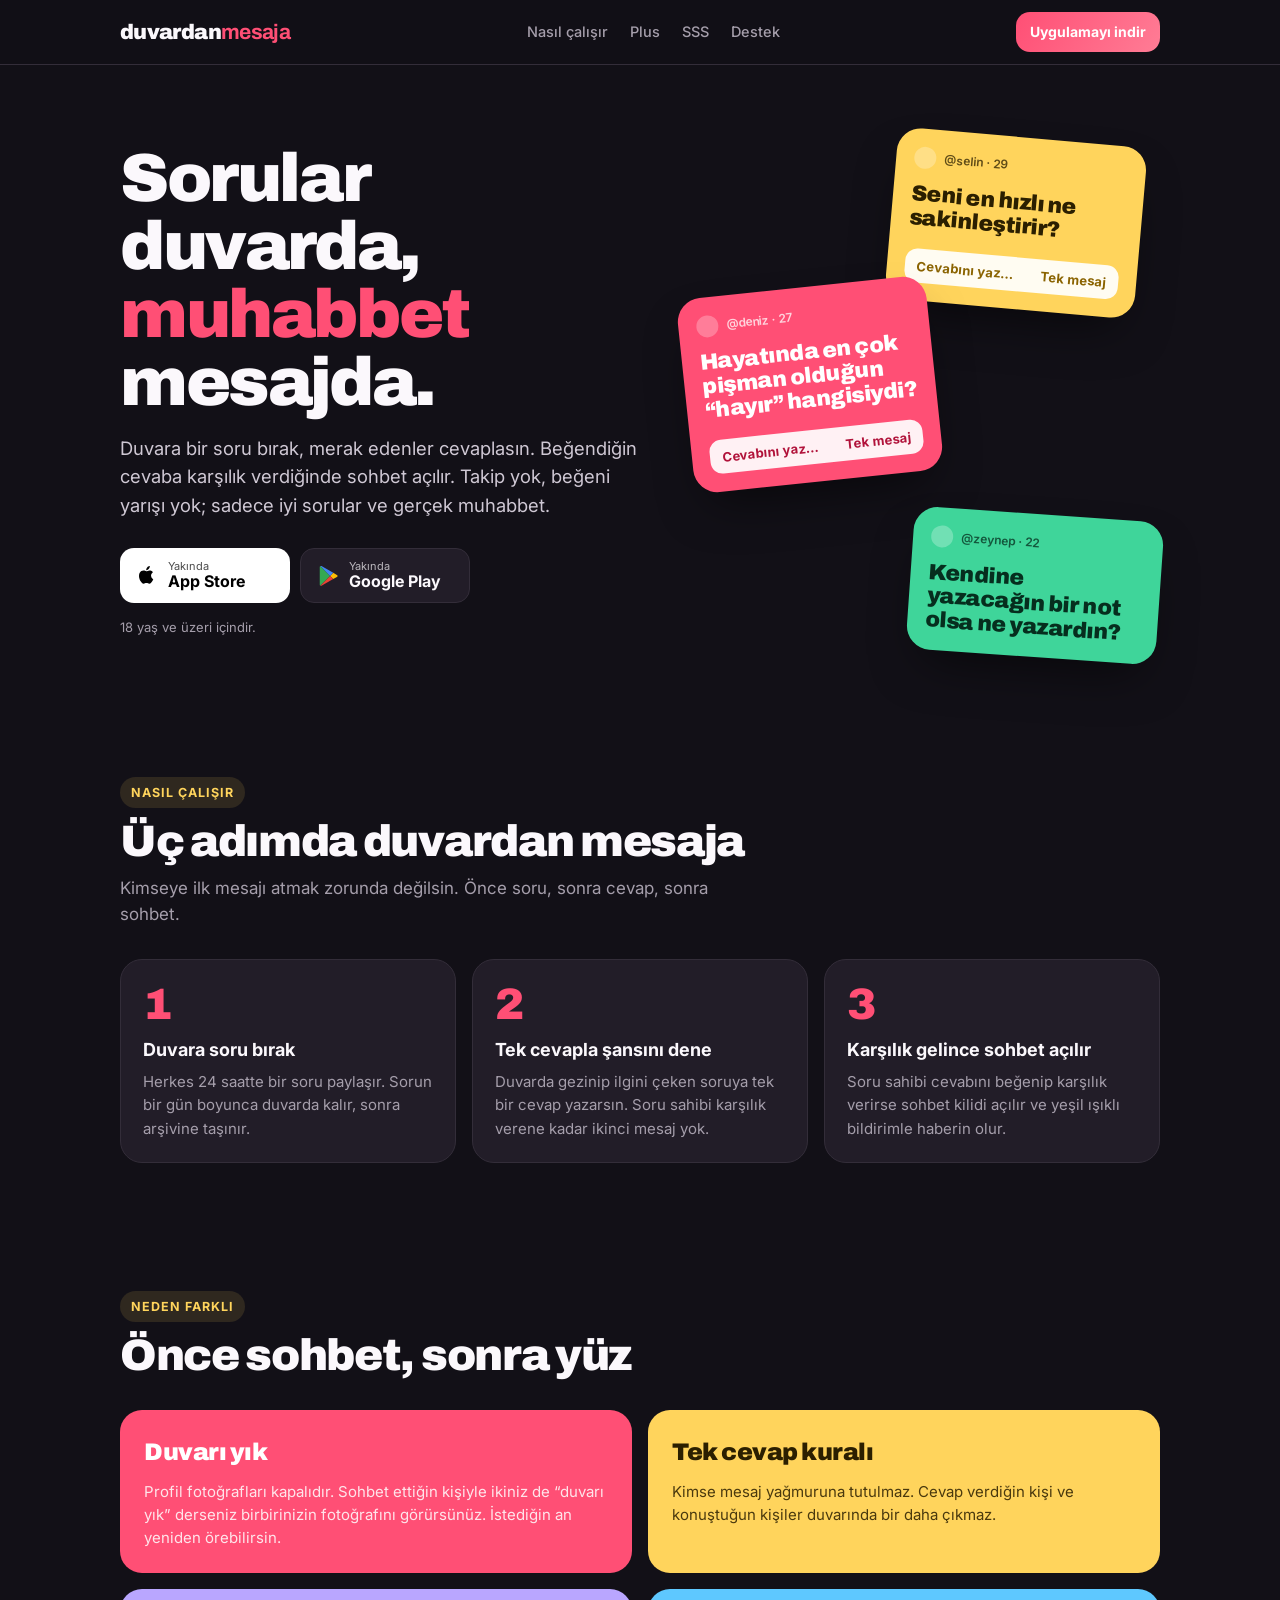
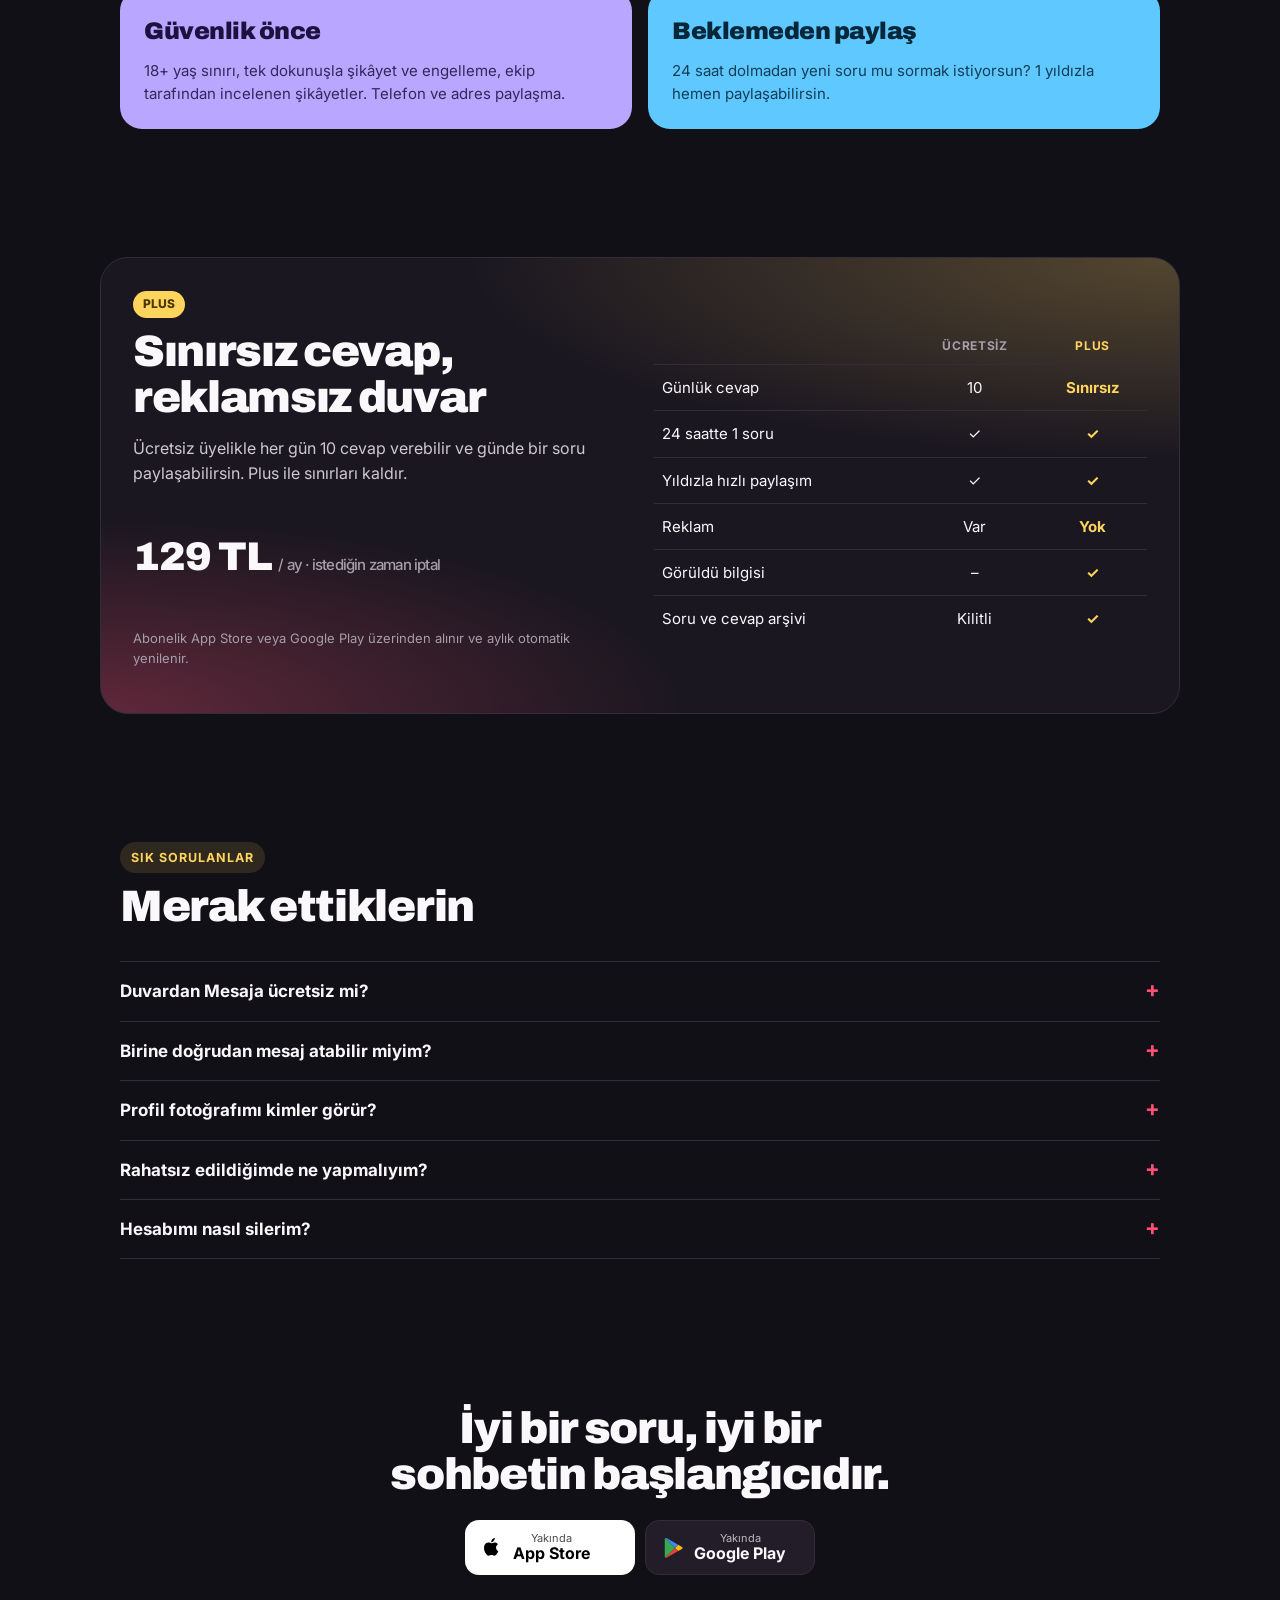
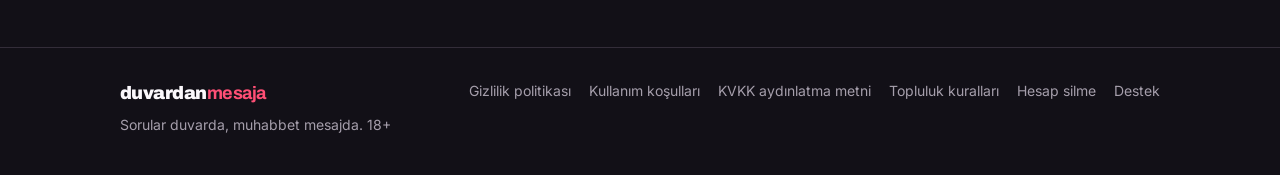
==== index.html @ 1610f798 "Create index.html" ====
<!doctype html>
<html lang="tr">
<head>
<meta charset="utf-8">
<meta name="viewport" content="width=device-width, initial-scale=1, viewport-fit=cover">
<title>Duvardan Mesaja</title>
<meta name="description" content="Duvara bir soru bırak, merak edenler cevaplasın. Karşılık verdiğinde sohbet açılır. iPhone ve Android için yakında.">
<meta property="og:title" content="Duvardan Mesaja">
<meta property="og:description" content="Duvara bir soru bırak, merak edenler cevaplasın. Karşılık verdiğinde sohbet açılır. iPhone ve Android için yakında.">
<meta name="theme-color" content="#121017">
<link rel="icon" href="favicon.svg" type="image/svg+xml">
<link rel="preconnect" href="https://fonts.googleapis.com">
<link rel="stylesheet" href="https://fonts.googleapis.com/css2?family=Archivo:wght@800;900&family=Inter:wght@400;500;600;700&display=swap">
<link rel="stylesheet" href="style.css">
</head>
<body>
<header class="nav"><div class="wrap">
  <a class="logo" href="index.html">duvardan<b>mesaja</b></a>
  <ul><li><a href="index.html#nasil">Nasıl çalışır</a></li><li><a href="index.html#plus">Plus</a></li><li><a href="index.html#sss">SSS</a></li><li><a href="destek.html">Destek</a></li></ul>
  <a class="btn pink" href="index.html#indir">Uygulamayı indir</a>
</div></header>
<main>

<div class="wrap hero">
  <div>
    <h1 style="margin-top:0">Sorular duvarda, <em>muhabbet</em> mesajda.</h1>
    <p class="lead">Duvara bir soru bırak, merak edenler cevaplasın. Beğendiğin cevaba karşılık verdiğinde sohbet açılır. Takip yok, beğeni yarışı yok; sadece iyi sorular ve gerçek muhabbet.</p>
    <div class="cta-row" id="indir">
      <a class="store" href="#indir" aria-label="App Store'da yakında"><svg width="22" height="22" viewBox="0 0 24 24" fill="currentColor" aria-hidden="true"><path d="M16.4 12.6c0-2.4 2-3.6 2.1-3.7-1.1-1.7-2.9-1.9-3.5-1.9-1.5-.2-2.9.9-3.7.9-.8 0-1.9-.9-3.2-.8-1.6 0-3.1 1-4 2.4-1.7 3-.4 7.3 1.2 9.7.8 1.2 1.8 2.5 3 2.4 1.2 0 1.7-.8 3.1-.8 1.5 0 1.9.8 3.2.8 1.3 0 2.1-1.2 2.9-2.4.9-1.3 1.3-2.6 1.3-2.7-.1 0-2.4-.9-2.4-3.9zM14 5.3c.7-.8 1.1-1.9 1-3-1 0-2.1.7-2.8 1.5-.6.7-1.2 1.8-1 2.9 1.1.1 2.1-.6 2.8-1.4z"/></svg><span><small>Yakında</small><b>App Store</b></span></a>
      <a class="store dark" href="#indir" aria-label="Google Play'de yakında"><svg width="22" height="22" viewBox="0 0 24 24" aria-hidden="true"><path fill="#34A853" d="M3.6 2.3l10.7 10.7L3.6 23.7c-.4-.2-.6-.6-.6-1.1V3.4c0-.5.2-.9.6-1.1z"/><path fill="#FBBC05" d="M17.7 9.6l-3.4 3.4 3.4 3.4 4-2.3c1.1-.6 1.1-1.6 0-2.2z"/><path fill="#EA4335" d="M14.3 13L3.6 23.7c.3.2.8.2 1.3-.1l12.8-7.2z"/><path fill="#4285F4" d="M3.6 2.3c.5-.3 1-.3 1.3-.1l12.8 7.4-3.4 3.4z"/></svg><span><small>Yakında</small><b>Google Play</b></span></a>
    </div>
    <p class="note">18 yaş ve üzeri içindir.</p>
  </div>
  <div class="wall" aria-hidden="true">
    <div class="poster p2"><small><i></i>@selin · 29</small>Seni en hızlı ne sakinleştirir?<div class="ans">Cevabını yaz… <span>Tek mesaj</span></div></div>
    <div class="poster p1"><small><i></i>@deniz · 27</small>Hayatında en çok pişman olduğun “hayır” hangisiydi?<div class="ans">Cevabını yaz… <span>Tek mesaj</span></div></div>
    <div class="poster p3"><small><i></i>@kaan · 34</small>Bir şehri sadece kokusundan tanıyabilir misin?</div>
    <div class="poster p4"><small><i></i>@zeynep · 22</small>Kendine yazacağın bir not olsa ne yazardın?</div>
  </div>
</div>

<section id="nasil"><div class="wrap">
  <div class="sec-head"><span class="eyebrow">Nasıl çalışır</span><h2>Üç adımda duvardan mesaja</h2><p>Kimseye ilk mesajı atmak zorunda değilsin. Önce soru, sonra cevap, sonra sohbet.</p></div>
  <div class="steps">
    <div class="step"><h3>Duvara soru bırak</h3><p>Herkes 24 saatte bir soru paylaşır. Sorun bir gün boyunca duvarda kalır, sonra arşivine taşınır.</p></div>
    <div class="step"><h3>Tek cevapla şansını dene</h3><p>Duvarda gezinip ilgini çeken soruya tek bir cevap yazarsın. Soru sahibi karşılık verene kadar ikinci mesaj yok.</p></div>
    <div class="step"><h3>Karşılık gelince sohbet açılır</h3><p>Soru sahibi cevabını beğenip karşılık verirse sohbet kilidi açılır ve yeşil ışıklı bildirimle haberin olur.</p></div>
  </div>
</div></section>

<section><div class="wrap">
  <div class="sec-head"><span class="eyebrow">Neden farklı</span><h2>Önce sohbet, sonra yüz</h2></div>
  <div class="feats">
    <div class="feat f1"><h3>Duvarı yık</h3><p>Profil fotoğrafları kapalıdır. Sohbet ettiğin kişiyle ikiniz de “duvarı yık” derseniz birbirinizin fotoğrafını görürsünüz. İstediğin an yeniden örebilirsin.</p></div>
    <div class="feat f2"><h3>Tek cevap kuralı</h3><p>Kimse mesaj yağmuruna tutulmaz. Cevap verdiğin kişi ve konuştuğun kişiler duvarında bir daha çıkmaz.</p></div>
    <div class="feat f3"><h3>Güvenlik önce</h3><p>18+ yaş sınırı, tek dokunuşla şikâyet ve engelleme, ekip tarafından incelenen şikâyetler. Telefon ve adres paylaşma.</p></div>
    <div class="feat f4"><h3>Beklemeden paylaş</h3><p>24 saat dolmadan yeni soru mu sormak istiyorsun? 1 yıldızla hemen paylaşabilirsin.</p></div>
  </div>
</div></section>

<section id="plus"><div class="wrap plus">
  <div><span class="badge">PLUS</span><h2>Sınırsız cevap, reklamsız duvar</h2><p style="color:#cfc8d4">Ücretsiz üyelikle her gün 10 cevap verebilir ve günde bir soru paylaşabilirsin. Plus ile sınırları kaldır.</p>
    <p class="price">129 TL <span>/ ay · istediğin zaman iptal</span></p>
    <p class="note">Abonelik App Store veya Google Play üzerinden alınır ve aylık otomatik yenilenir.</p></div>
  <div class="tablewrap"><table><thead><tr><th></th><th>Ücretsiz</th><th style="color:var(--amber)">Plus</th></tr></thead><tbody>
    <tr><td>Günlük cevap</td><td>10</td><td class="p">Sınırsız</td></tr>
    <tr><td>24 saatte 1 soru</td><td>✓</td><td class="p">✓</td></tr>
    <tr><td>Yıldızla hızlı paylaşım</td><td>✓</td><td class="p">✓</td></tr>
    <tr><td>Reklam</td><td>Var</td><td class="p">Yok</td></tr>
    <tr><td>Görüldü bilgisi</td><td>–</td><td class="p">✓</td></tr>
    <tr><td>Soru ve cevap arşivi</td><td>Kilitli</td><td class="p">✓</td></tr>
  </tbody></table></div>
</div></section>

<section id="sss"><div class="wrap">
  <div class="sec-head"><span class="eyebrow">Sık sorulanlar</span><h2>Merak ettiklerin</h2></div>
  <div class="faq">
    <details><summary>Duvardan Mesaja ücretsiz mi?</summary><p>Evet. Ücretsiz üyelikle günde bir soru paylaşabilir ve günde 10 cevap verebilirsin. Plus isteğe bağlıdır.</p></details>
    <details><summary>Birine doğrudan mesaj atabilir miyim?</summary><p>Hayır. Sohbet, yalnızca soru sahibinin senin cevabına karşılık vermesiyle açılır. Böylece kimse istemediği mesajlarla uğraşmaz.</p></details>
    <details><summary>Profil fotoğrafımı kimler görür?</summary><p>Yalnızca sohbet ettiğin ve karşılıklı “duvarı yık” dediğiniz kişiler. Doğum tarihin gösterilmez, sadece yaşın görünür.</p></details>
    <details><summary>Rahatsız edildiğimde ne yapmalıyım?</summary><p>Kişiyi ⋯ menüsünden şikâyet et ve engelle. Şikâyetler gizlidir ve ekibimiz tarafından incelenir. <a href="topluluk-kurallari.html">Topluluk kurallarını</a> okuyabilirsin.</p></details>
    <details><summary>Hesabımı nasıl silerim?</summary><p>Uygulamada Ayarlar › Hesabımı sil adımlarını izle ya da <a href="hesap-sil.html">hesap silme sayfasına</a> bak.</p></details>
  </div>
</div></section>

<section class="final"><div class="wrap">
  <h2>İyi bir soru, iyi bir sohbetin başlangıcıdır.</h2>
  <div class="cta-row" style="justify-content:center;margin-top:22px">
    <a class="store" href="#indir"><svg width="22" height="22" viewBox="0 0 24 24" fill="currentColor" aria-hidden="true"><path d="M16.4 12.6c0-2.4 2-3.6 2.1-3.7-1.1-1.7-2.9-1.9-3.5-1.9-1.5-.2-2.9.9-3.7.9-.8 0-1.9-.9-3.2-.8-1.6 0-3.1 1-4 2.4-1.7 3-.4 7.3 1.2 9.7.8 1.2 1.8 2.5 3 2.4 1.2 0 1.7-.8 3.1-.8 1.5 0 1.9.8 3.2.8 1.3 0 2.1-1.2 2.9-2.4.9-1.3 1.3-2.6 1.3-2.7-.1 0-2.4-.9-2.4-3.9zM14 5.3c.7-.8 1.1-1.9 1-3-1 0-2.1.7-2.8 1.5-.6.7-1.2 1.8-1 2.9 1.1.1 2.1-.6 2.8-1.4z"/></svg><span><small>Yakında</small><b>App Store</b></span></a>
    <a class="store dark" href="#indir"><svg width="22" height="22" viewBox="0 0 24 24" aria-hidden="true"><path fill="#34A853" d="M3.6 2.3l10.7 10.7L3.6 23.7c-.4-.2-.6-.6-.6-1.1V3.4c0-.5.2-.9.6-1.1z"/><path fill="#FBBC05" d="M17.7 9.6l-3.4 3.4 3.4 3.4 4-2.3c1.1-.6 1.1-1.6 0-2.2z"/><path fill="#EA4335" d="M14.3 13L3.6 23.7c.3.2.8.2 1.3-.1l12.8-7.2z"/><path fill="#4285F4" d="M3.6 2.3c.5-.3 1-.3 1.3-.1l12.8 7.4-3.4 3.4z"/></svg><span><small>Yakında</small><b>Google Play</b></span></a>
  </div>
</div></section>

</main>
<footer><div class="wrap">
  <div><a class="logo" href="index.html" style="font-size:18px">duvardan<b>mesaja</b></a><p style="margin:6px 0 0">Sorular duvarda, muhabbet mesajda. 18+</p></div>
  <ul>
    <li><a href="gizlilik.html">Gizlilik politikası</a></li>
    <li><a href="kosullar.html">Kullanım koşulları</a></li>
    <li><a href="kvkk.html">KVKK aydınlatma metni</a></li>
    <li><a href="topluluk-kurallari.html">Topluluk kuralları</a></li>
    <li><a href="hesap-sil.html">Hesap silme</a></li>
    <li><a href="destek.html">Destek</a></li>
  </ul>
</div></footer>
</body>
</html>
---- style.css ----
/* Duvardan Mesaja — web sitesi
   Koyu "duvar" zemini, üzerinde renkli soru afişleri; marka pembesi vurgu. */
:root{
  --bg:#121017; --bg2:#1b1720; --card:#221d28; --line:#332d39;
  --ink:#fbf8fc; --muted:#a59eab; --pink:#ff4f75; --pink2:#ff7c95; --amber:#ffd45c; --green:#3fd59a;
  --display:"Archivo","Arial Black",system-ui,sans-serif;
  --body:"Inter",system-ui,-apple-system,"Segoe UI",sans-serif;
  color-scheme:dark;
}
*{box-sizing:border-box}
html{scroll-behavior:smooth}
body{margin:0;background:var(--bg);color:var(--ink);font-family:var(--body);font-size:16px;line-height:1.55}
a{color:var(--pink2)}
a:focus-visible,button:focus-visible{outline:2px solid var(--pink);outline-offset:3px;border-radius:6px}
img{max-width:100%}
.wrap{max-width:1080px;margin:0 auto;padding-left:max(20px,env(safe-area-inset-left,0px));padding-right:max(20px,env(safe-area-inset-right,0px))}

/* Üst menü */
.nav{position:sticky;top:0;z-index:10;background:rgba(18,16,23,.86);backdrop-filter:blur(10px);border-bottom:1px solid var(--line)}
.nav .wrap{display:flex;align-items:center;justify-content:space-between;gap:16px;height:64px}
.logo{font-family:var(--display);font-weight:900;font-size:21px;letter-spacing:-.03em;color:var(--ink);text-decoration:none}
.logo b{color:var(--pink)}
.nav ul{display:flex;gap:22px;list-style:none;margin:0;padding:0;font-size:14.5px}
.nav ul a{color:var(--muted);text-decoration:none;font-weight:500}
.nav ul a:hover{color:var(--ink)}
.btn{display:inline-flex;align-items:center;justify-content:center;gap:8px;padding:13px 20px;border-radius:14px;font-weight:700;text-decoration:none;font-size:15px;border:0;cursor:pointer;font-family:inherit}
.btn.pink{background:linear-gradient(120deg,var(--pink),var(--pink2));color:#fff}
.btn.ghost{background:var(--card);color:var(--ink);border:1px solid var(--line)}
.btn.amber{background:var(--amber);color:#3a2a00}
.nav .btn{padding:9px 14px;font-size:14px}

/* Hero */
.hero{padding-block:72px 56px;display:grid;grid-template-columns:1.05fr .95fr;gap:40px;align-items:center}
.eyebrow{display:inline-block;font-size:12.5px;font-weight:700;letter-spacing:.08em;text-transform:uppercase;color:var(--amber);background:rgba(255,212,92,.12);padding:6px 11px;border-radius:999px}
h1{font-family:var(--display);font-weight:900;font-size:clamp(40px,6vw,68px);line-height:1;letter-spacing:-.035em;margin:18px 0 18px;text-wrap:balance}
h1 em{font-style:normal;color:var(--pink)}
.lead{font-size:18.5px;color:#cfc8d4;max-width:30em;margin:0 0 28px}
.cta-row{display:flex;gap:10px;flex-wrap:wrap}
.store{display:inline-flex;align-items:center;gap:10px;padding:11px 16px;border-radius:14px;background:#fff;color:#000;text-decoration:none;min-width:170px}
.store.dark{background:var(--card);color:var(--ink);border:1px solid var(--line)}
.store small{display:block;font-size:11px;opacity:.7;line-height:1.1}
.store b{display:block;font-size:16px;line-height:1.2}
.note{font-size:13px;color:var(--muted);margin-top:14px}

/* Afiş duvarı */
.wall{position:relative;height:520px}
.poster{position:absolute;width:250px;padding:18px;border-radius:24px;font-family:var(--display);font-weight:900;font-size:22px;line-height:1.08;letter-spacing:-.02em;box-shadow:0 24px 50px -18px rgba(0,0,0,.6)}
.poster small{display:flex;align-items:center;gap:8px;font-family:var(--body);font-weight:600;font-size:12px;letter-spacing:0;opacity:.75;margin-bottom:14px}
.poster small i{width:22px;height:22px;border-radius:50%;background:rgba(255,255,255,.35);display:inline-block}
.poster .ans{display:flex;justify-content:space-between;margin-top:18px;padding:10px 12px;border-radius:12px;background:rgba(255,255,255,.92);font-family:var(--body);font-size:13px;font-weight:700;letter-spacing:0;color:#b1123a}
.p1{background:var(--pink);color:#fff;left:0;top:150px;transform:rotate(-6deg);z-index:2}
.p2{background:#ffd45c;color:#2b1f00;right:4%;top:0;transform:rotate(5deg)}
.p3{display:none}
.p4{background:#3fd59a;color:#062e1e;right:0;bottom:0;transform:rotate(4deg);z-index:3}
.p2 .ans{color:#8a6300}.p3 .ans{color:#5a3fd0}.p4 .ans{color:#167344}

/* Bölümler */
section{padding-block:64px}
.sec-head{max-width:640px;margin-bottom:32px}
h2{font-family:var(--display);font-weight:900;font-size:clamp(30px,4vw,44px);letter-spacing:-.03em;line-height:1.05;margin:10px 0 10px;text-wrap:balance}
.sec-head p{color:var(--muted);margin:0;font-size:17px}
.steps{display:grid;grid-template-columns:repeat(3,minmax(0,1fr));gap:16px;counter-reset:s}
.step{background:var(--card);border:1px solid var(--line);border-radius:22px;padding:22px;position:relative}
.step::before{counter-increment:s;content:counter(s);font-family:var(--display);font-weight:900;font-size:44px;line-height:1;color:var(--pink);display:block;margin-bottom:10px}
.step h3{margin:0 0 6px;font-size:18px}
.step p{margin:0;color:var(--muted);font-size:15px}
.feats{display:grid;grid-template-columns:repeat(2,minmax(0,1fr));gap:16px}
.feat{border-radius:22px;padding:24px;min-width:0}
.feat h3{font-family:var(--display);font-weight:900;font-size:24px;letter-spacing:-.02em;margin:0 0 8px}
.feat p{margin:0;font-size:15px;opacity:.85}
.f1{background:#ff4f75;color:#fff}.f2{background:#ffd45c;color:#2b1f00}.f3{background:#b9a6ff;color:#1c1240}.f4{background:#5ec8ff;color:#06263a}
.plus{display:grid;grid-template-columns:1fr 1fr;gap:28px;align-items:center;background:radial-gradient(120% 80% at 100% 0%,rgba(255,212,92,.25),transparent 55%),radial-gradient(90% 70% at 0% 100%,rgba(255,79,117,.3),transparent 60%),var(--bg2);border:1px solid var(--line);border-radius:28px;padding:32px}
.badge{display:inline-block;font-size:12px;font-weight:800;background:var(--amber);color:#4a3600;padding:4px 10px;border-radius:999px}
.tablewrap{overflow-x:auto}
table{width:100%;border-collapse:collapse;font-size:15px}
th{font-size:12px;letter-spacing:.06em;text-transform:uppercase;color:var(--muted);text-align:center;padding:8px}
td{padding:11px 8px;border-top:1px solid var(--line);text-align:center}
td:first-child,th:first-child{text-align:left}
td.p{color:var(--amber);font-weight:700}
.price{font-family:var(--display);font-weight:900;font-size:40px;letter-spacing:-.02em}
.price span{font-family:var(--body);font-size:15px;font-weight:500;color:var(--muted)}
.faq details{border-top:1px solid var(--line);padding:16px 0}
.faq details:last-child{border-bottom:1px solid var(--line)}
.faq summary{cursor:pointer;font-weight:700;font-size:17px;list-style:none;display:flex;justify-content:space-between;gap:12px}
.faq summary::after{content:"+";color:var(--pink);font-size:22px;line-height:1}
.faq details[open] summary::after{content:"–"}
.faq p{color:var(--muted);margin:10px 0 0;max-width:46em}
.final{text-align:center;padding-block:72px}
.final h2{margin-inline:auto;max-width:14em}

/* Alt bilgi */
footer{border-top:1px solid var(--line);padding-block:32px 40px;color:var(--muted);font-size:14px}
footer .wrap{display:flex;justify-content:space-between;gap:24px;flex-wrap:wrap}
footer ul{list-style:none;margin:0;padding:0;display:flex;gap:18px;flex-wrap:wrap}
footer a{color:var(--muted);text-decoration:none}
footer a:hover{color:var(--ink)}

/* Yasal sayfalar */
.doc{max-width:760px;padding-block:48px 72px}
.doc h1{font-size:clamp(34px,5vw,48px);margin-bottom:6px}
.doc .upd{color:var(--muted);font-size:14px;margin:0 0 28px}
.doc h2{font-family:var(--body);font-weight:700;font-size:19px;letter-spacing:0;margin:30px 0 6px}
.doc p,.doc li{color:#d6cfdb;max-width:65ch}
.doc .box{background:var(--card);border:1px solid var(--line);border-radius:18px;padding:18px 20px;margin:18px 0}
.doc .box b{color:var(--ink)}
.doc ol{padding-left:22px}
.doc ol li{margin:6px 0}
.toc{display:flex;gap:8px;flex-wrap:wrap;margin:0 0 8px}
.toc a{font-size:13px;text-decoration:none;color:var(--muted);background:var(--card);border:1px solid var(--line);padding:6px 11px;border-radius:999px}
.toc a[aria-current]{color:var(--ink);border-color:var(--pink)}

@media (max-width:860px){
  .hero,.plus{grid-template-columns:1fr}
  .wall{height:480px;max-width:420px;margin:0 auto;width:100%}
  .poster{width:200px;font-size:19px}
  .steps{grid-template-columns:1fr}
  .nav ul{display:none}
}
@media (max-width:560px){ .feats{grid-template-columns:1fr} .plus{padding:22px} .poster{width:180px;font-size:17px} }
@media (prefers-reduced-motion:reduce){html{scroll-behavior:auto}}
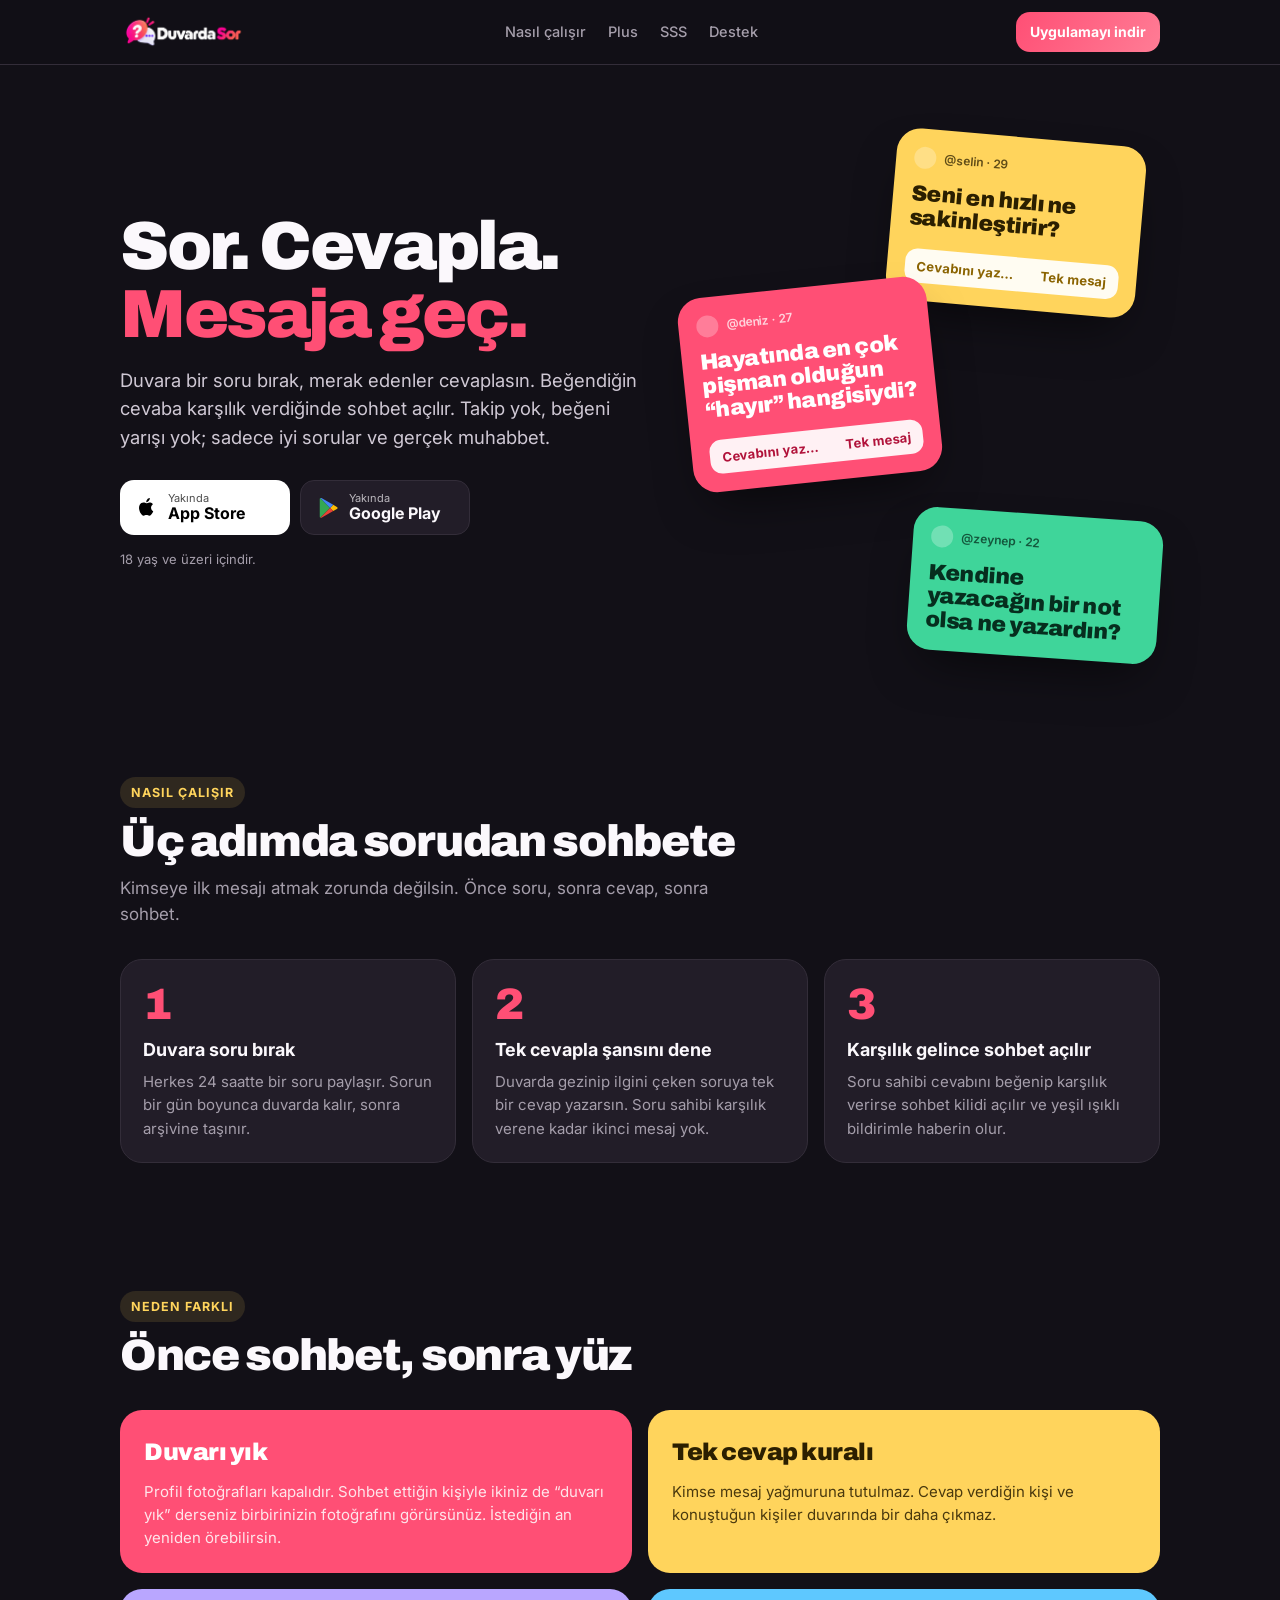
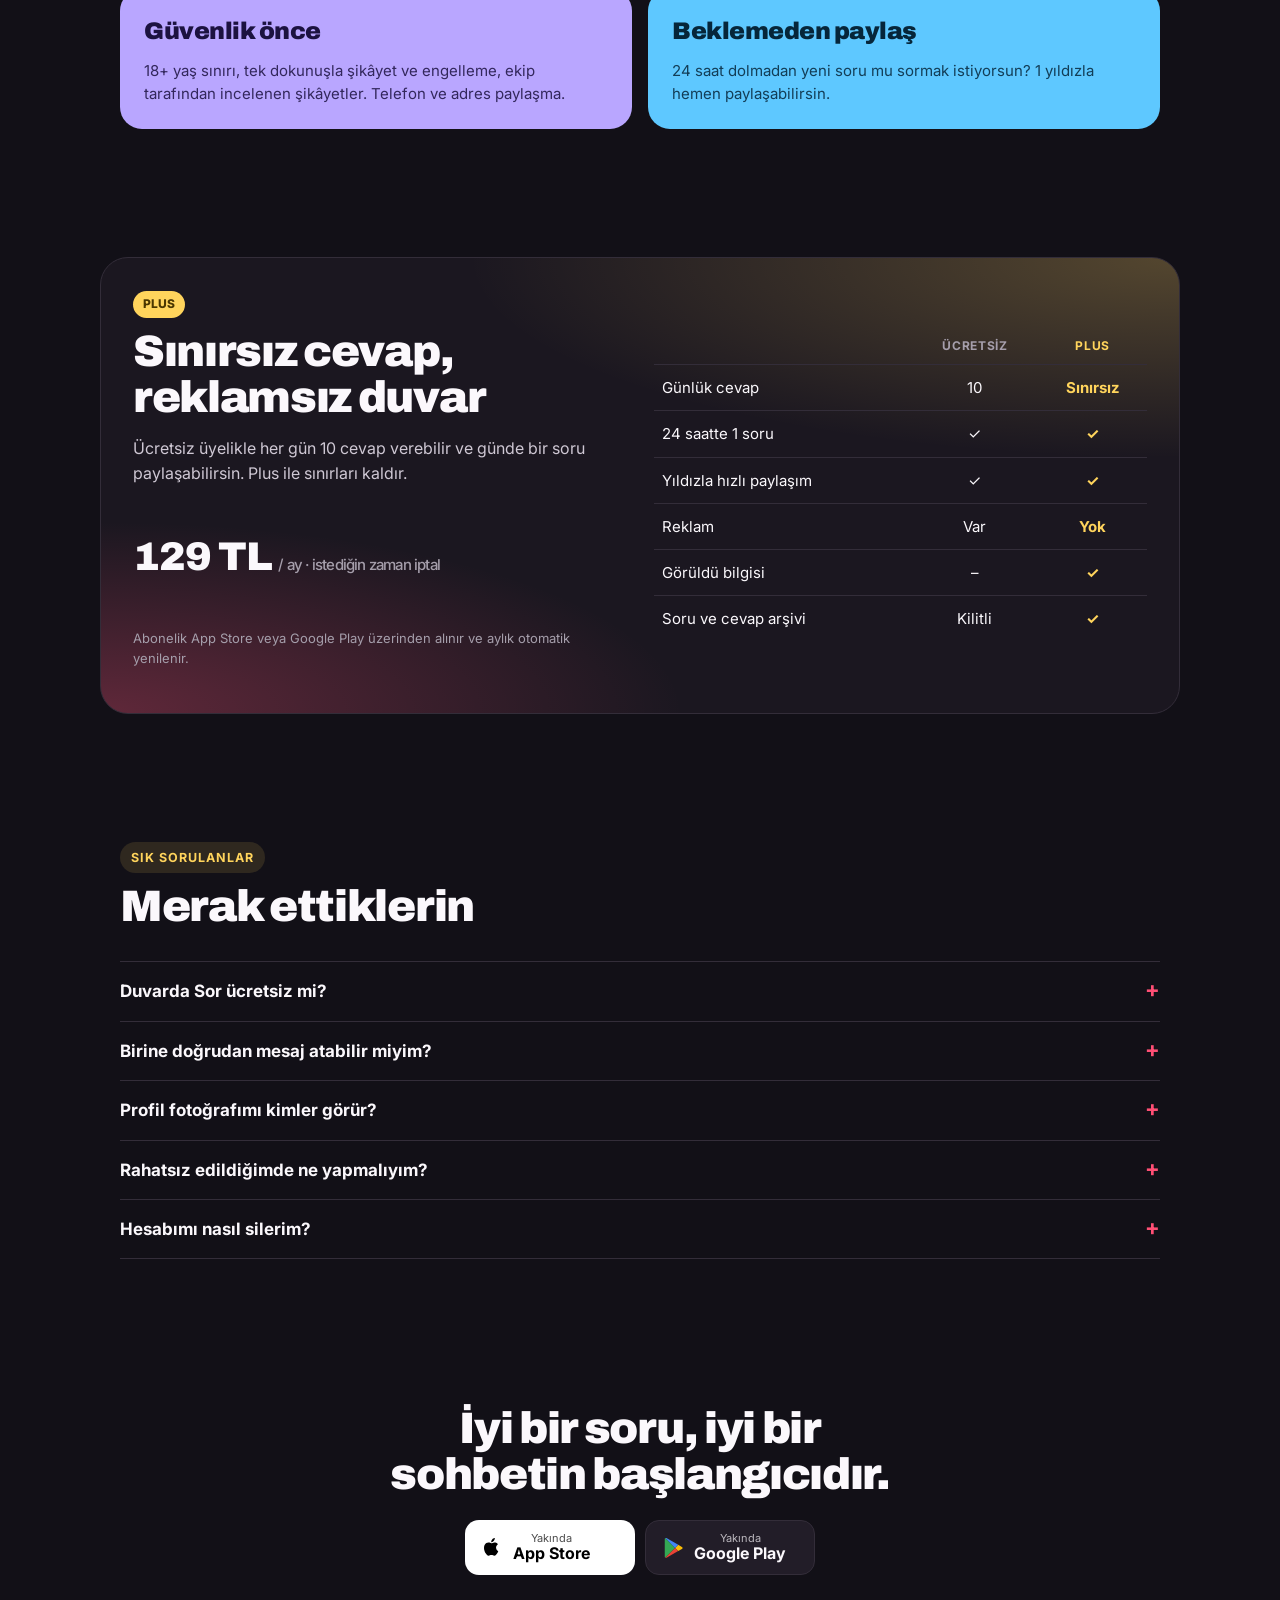
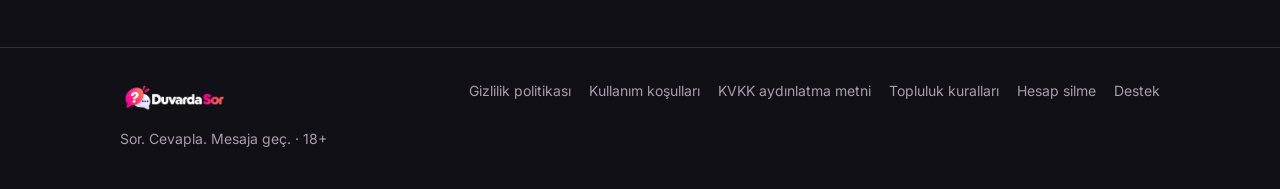
==== commit 330b4bd4: "Add files via upload" ====
--- a/index.html
+++ b/index.html
@@ -3,19 +3,19 @@
 <head>
 <meta charset="utf-8">
 <meta name="viewport" content="width=device-width, initial-scale=1, viewport-fit=cover">
-<title>Duvardan Mesaja</title>
+<title>Duvarda Sor · Sor. Cevapla. Mesaja geç.</title>
 <meta name="description" content="Duvara bir soru bırak, merak edenler cevaplasın. Karşılık verdiğinde sohbet açılır. iPhone ve Android için yakında.">
-<meta property="og:title" content="Duvardan Mesaja">
+<meta property="og:title" content="Duvarda Sor">
 <meta property="og:description" content="Duvara bir soru bırak, merak edenler cevaplasın. Karşılık verdiğinde sohbet açılır. iPhone ve Android için yakında.">
 <meta name="theme-color" content="#121017">
-<link rel="icon" href="favicon.svg" type="image/svg+xml">
+<link rel="icon" href="favicon.png" type="image/png">
 <link rel="preconnect" href="https://fonts.googleapis.com">
 <link rel="stylesheet" href="https://fonts.googleapis.com/css2?family=Archivo:wght@800;900&family=Inter:wght@400;500;600;700&display=swap">
 <link rel="stylesheet" href="style.css">
 </head>
 <body>
 <header class="nav"><div class="wrap">
-  <a class="logo" href="index.html">duvardan<b>mesaja</b></a>
+  <a class="logo" href="index.html" aria-label="Duvarda Sor"><img src="duvardasor-logo.png" alt="Duvarda Sor"></a>
   <ul><li><a href="index.html#nasil">Nasıl çalışır</a></li><li><a href="index.html#plus">Plus</a></li><li><a href="index.html#sss">SSS</a></li><li><a href="destek.html">Destek</a></li></ul>
   <a class="btn pink" href="index.html#indir">Uygulamayı indir</a>
 </div></header>
@@ -23,7 +23,7 @@
 
 <div class="wrap hero">
   <div>
-    <h1 style="margin-top:0">Sorular duvarda, <em>muhabbet</em> mesajda.</h1>
+    <h1 style="margin-top:0">Sor. Cevapla. <em>Mesaja geç.</em></h1>
     <p class="lead">Duvara bir soru bırak, merak edenler cevaplasın. Beğendiğin cevaba karşılık verdiğinde sohbet açılır. Takip yok, beğeni yarışı yok; sadece iyi sorular ve gerçek muhabbet.</p>
     <div class="cta-row" id="indir">
       <a class="store" href="#indir" aria-label="App Store'da yakında"><svg width="22" height="22" viewBox="0 0 24 24" fill="currentColor" aria-hidden="true"><path d="M16.4 12.6c0-2.4 2-3.6 2.1-3.7-1.1-1.7-2.9-1.9-3.5-1.9-1.5-.2-2.9.9-3.7.9-.8 0-1.9-.9-3.2-.8-1.6 0-3.1 1-4 2.4-1.7 3-.4 7.3 1.2 9.7.8 1.2 1.8 2.5 3 2.4 1.2 0 1.7-.8 3.1-.8 1.5 0 1.9.8 3.2.8 1.3 0 2.1-1.2 2.9-2.4.9-1.3 1.3-2.6 1.3-2.7-.1 0-2.4-.9-2.4-3.9zM14 5.3c.7-.8 1.1-1.9 1-3-1 0-2.1.7-2.8 1.5-.6.7-1.2 1.8-1 2.9 1.1.1 2.1-.6 2.8-1.4z"/></svg><span><small>Yakında</small><b>App Store</b></span></a>
@@ -40,7 +40,7 @@
 </div>
 
 <section id="nasil"><div class="wrap">
-  <div class="sec-head"><span class="eyebrow">Nasıl çalışır</span><h2>Üç adımda duvardan mesaja</h2><p>Kimseye ilk mesajı atmak zorunda değilsin. Önce soru, sonra cevap, sonra sohbet.</p></div>
+  <div class="sec-head"><span class="eyebrow">Nasıl çalışır</span><h2>Üç adımda sorudan sohbete</h2><p>Kimseye ilk mesajı atmak zorunda değilsin. Önce soru, sonra cevap, sonra sohbet.</p></div>
   <div class="steps">
     <div class="step"><h3>Duvara soru bırak</h3><p>Herkes 24 saatte bir soru paylaşır. Sorun bir gün boyunca duvarda kalır, sonra arşivine taşınır.</p></div>
     <div class="step"><h3>Tek cevapla şansını dene</h3><p>Duvarda gezinip ilgini çeken soruya tek bir cevap yazarsın. Soru sahibi karşılık verene kadar ikinci mesaj yok.</p></div>
@@ -75,7 +75,7 @@
 <section id="sss"><div class="wrap">
   <div class="sec-head"><span class="eyebrow">Sık sorulanlar</span><h2>Merak ettiklerin</h2></div>
   <div class="faq">
-    <details><summary>Duvardan Mesaja ücretsiz mi?</summary><p>Evet. Ücretsiz üyelikle günde bir soru paylaşabilir ve günde 10 cevap verebilirsin. Plus isteğe bağlıdır.</p></details>
+    <details><summary>Duvarda Sor ücretsiz mi?</summary><p>Evet. Ücretsiz üyelikle günde bir soru paylaşabilir ve günde 10 cevap verebilirsin. Plus isteğe bağlıdır.</p></details>
     <details><summary>Birine doğrudan mesaj atabilir miyim?</summary><p>Hayır. Sohbet, yalnızca soru sahibinin senin cevabına karşılık vermesiyle açılır. Böylece kimse istemediği mesajlarla uğraşmaz.</p></details>
     <details><summary>Profil fotoğrafımı kimler görür?</summary><p>Yalnızca sohbet ettiğin ve karşılıklı “duvarı yık” dediğiniz kişiler. Doğum tarihin gösterilmez, sadece yaşın görünür.</p></details>
     <details><summary>Rahatsız edildiğimde ne yapmalıyım?</summary><p>Kişiyi ⋯ menüsünden şikâyet et ve engelle. Şikâyetler gizlidir ve ekibimiz tarafından incelenir. <a href="topluluk-kurallari.html">Topluluk kurallarını</a> okuyabilirsin.</p></details>
@@ -93,7 +93,7 @@
 
 </main>
 <footer><div class="wrap">
-  <div><a class="logo" href="index.html" style="font-size:18px">duvardan<b>mesaja</b></a><p style="margin:6px 0 0">Sorular duvarda, muhabbet mesajda. 18+</p></div>
+  <div><a class="logo" href="index.html" aria-label="Duvarda Sor"><img src="duvardasor-logo.png" alt="Duvarda Sor"></a><p style="margin:6px 0 0">Sor. Cevapla. Mesaja geç. · 18+</p></div>
   <ul>
     <li><a href="gizlilik.html">Gizlilik politikası</a></li>
     <li><a href="kosullar.html">Kullanım koşulları</a></li>
--- a/style.css
+++ b/style.css
@@ -1,4 +1,4 @@
-/* Duvardan Mesaja — web sitesi
+/* Duvarda Sor — web sitesi
    Koyu "duvar" zemini, üzerinde renkli soru afişleri; marka pembesi vurgu. */
 :root{
   --bg:#121017; --bg2:#1b1720; --card:#221d28; --line:#332d39;
@@ -18,8 +18,10 @@
 /* Üst menü */
 .nav{position:sticky;top:0;z-index:10;background:rgba(18,16,23,.86);backdrop-filter:blur(10px);border-bottom:1px solid var(--line)}
 .nav .wrap{display:flex;align-items:center;justify-content:space-between;gap:16px;height:64px}
-.logo{font-family:var(--display);font-weight:900;font-size:21px;letter-spacing:-.03em;color:var(--ink);text-decoration:none}
-.logo b{color:var(--pink)}
+.logo{display:inline-flex;align-items:center;text-decoration:none;line-height:1}
+.logo img{display:block;height:42px;width:auto;max-width:230px}
+footer .logo img{height:36px}
+@media (max-width:560px){.logo img{height:33px;max-width:180px}}
 .nav ul{display:flex;gap:22px;list-style:none;margin:0;padding:0;font-size:14.5px}
 .nav ul a{color:var(--muted);text-decoration:none;font-weight:500}
 .nav ul a:hover{color:var(--ink)}
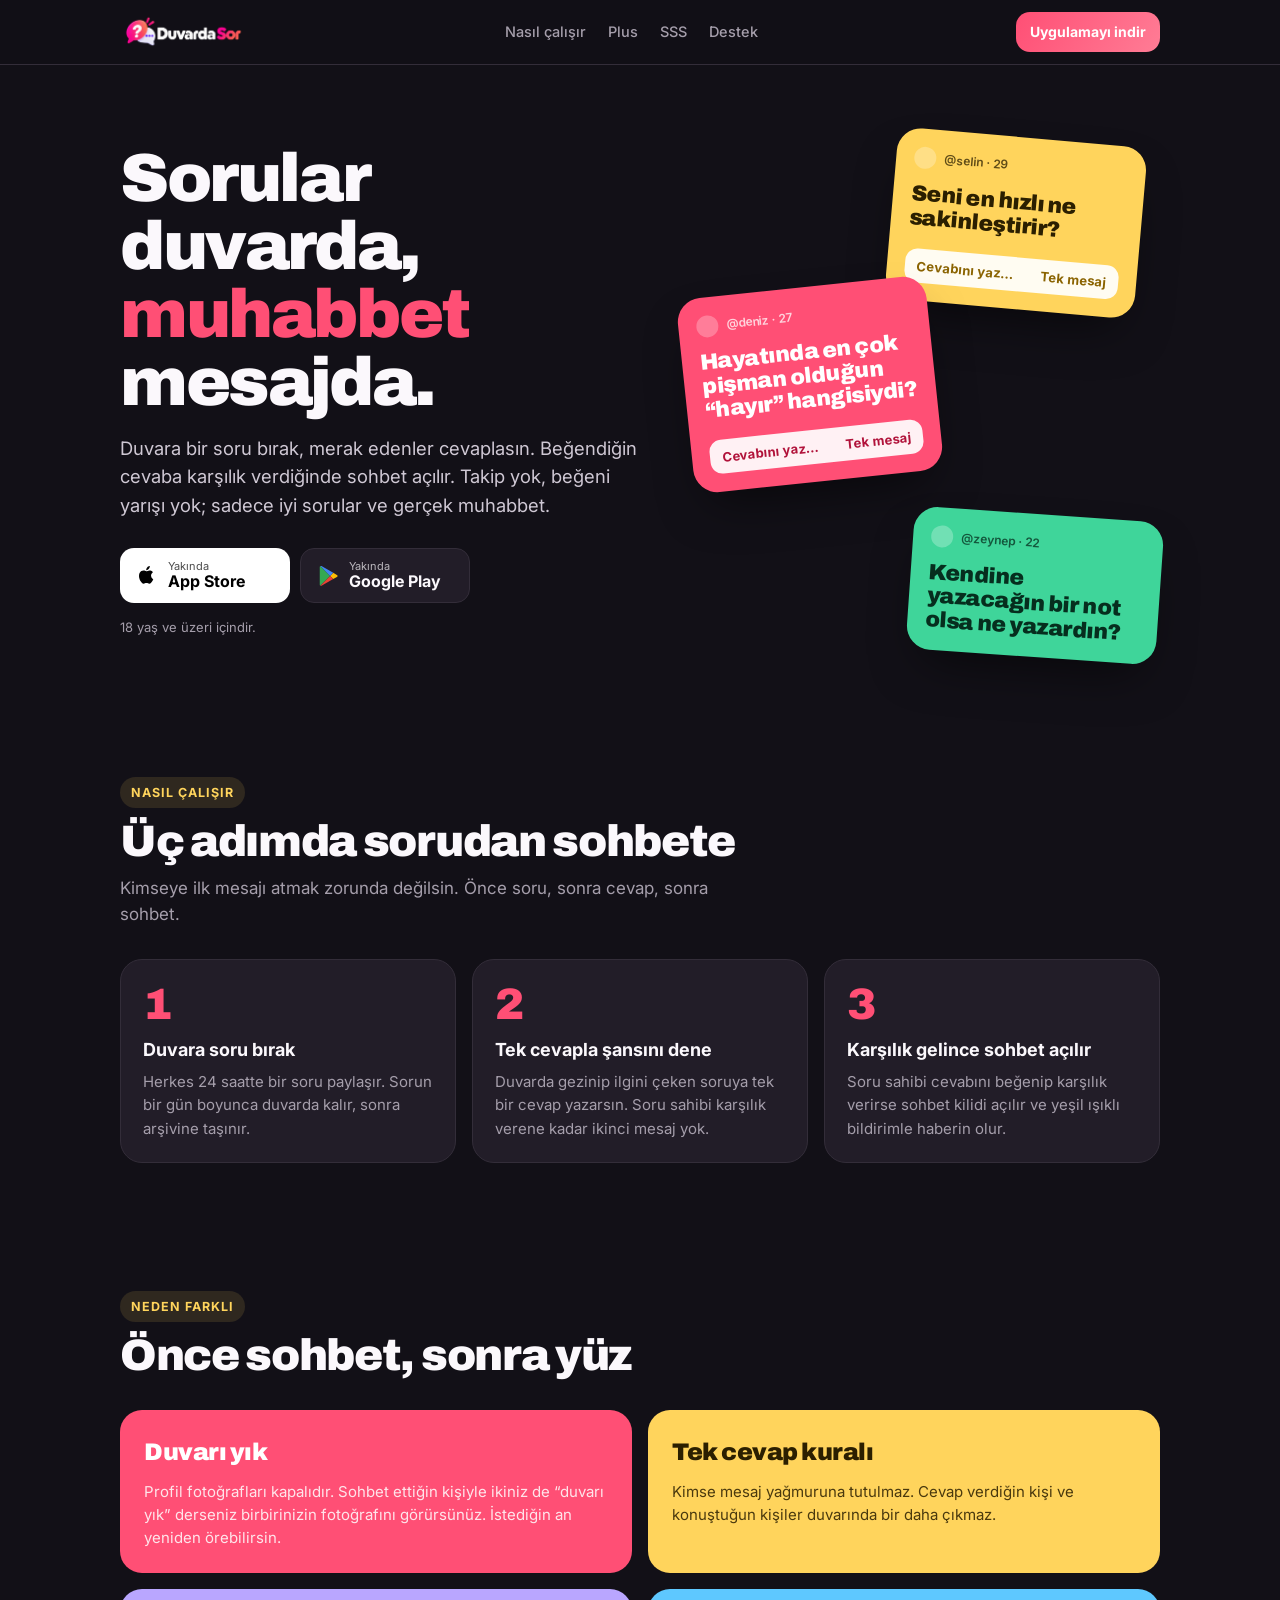
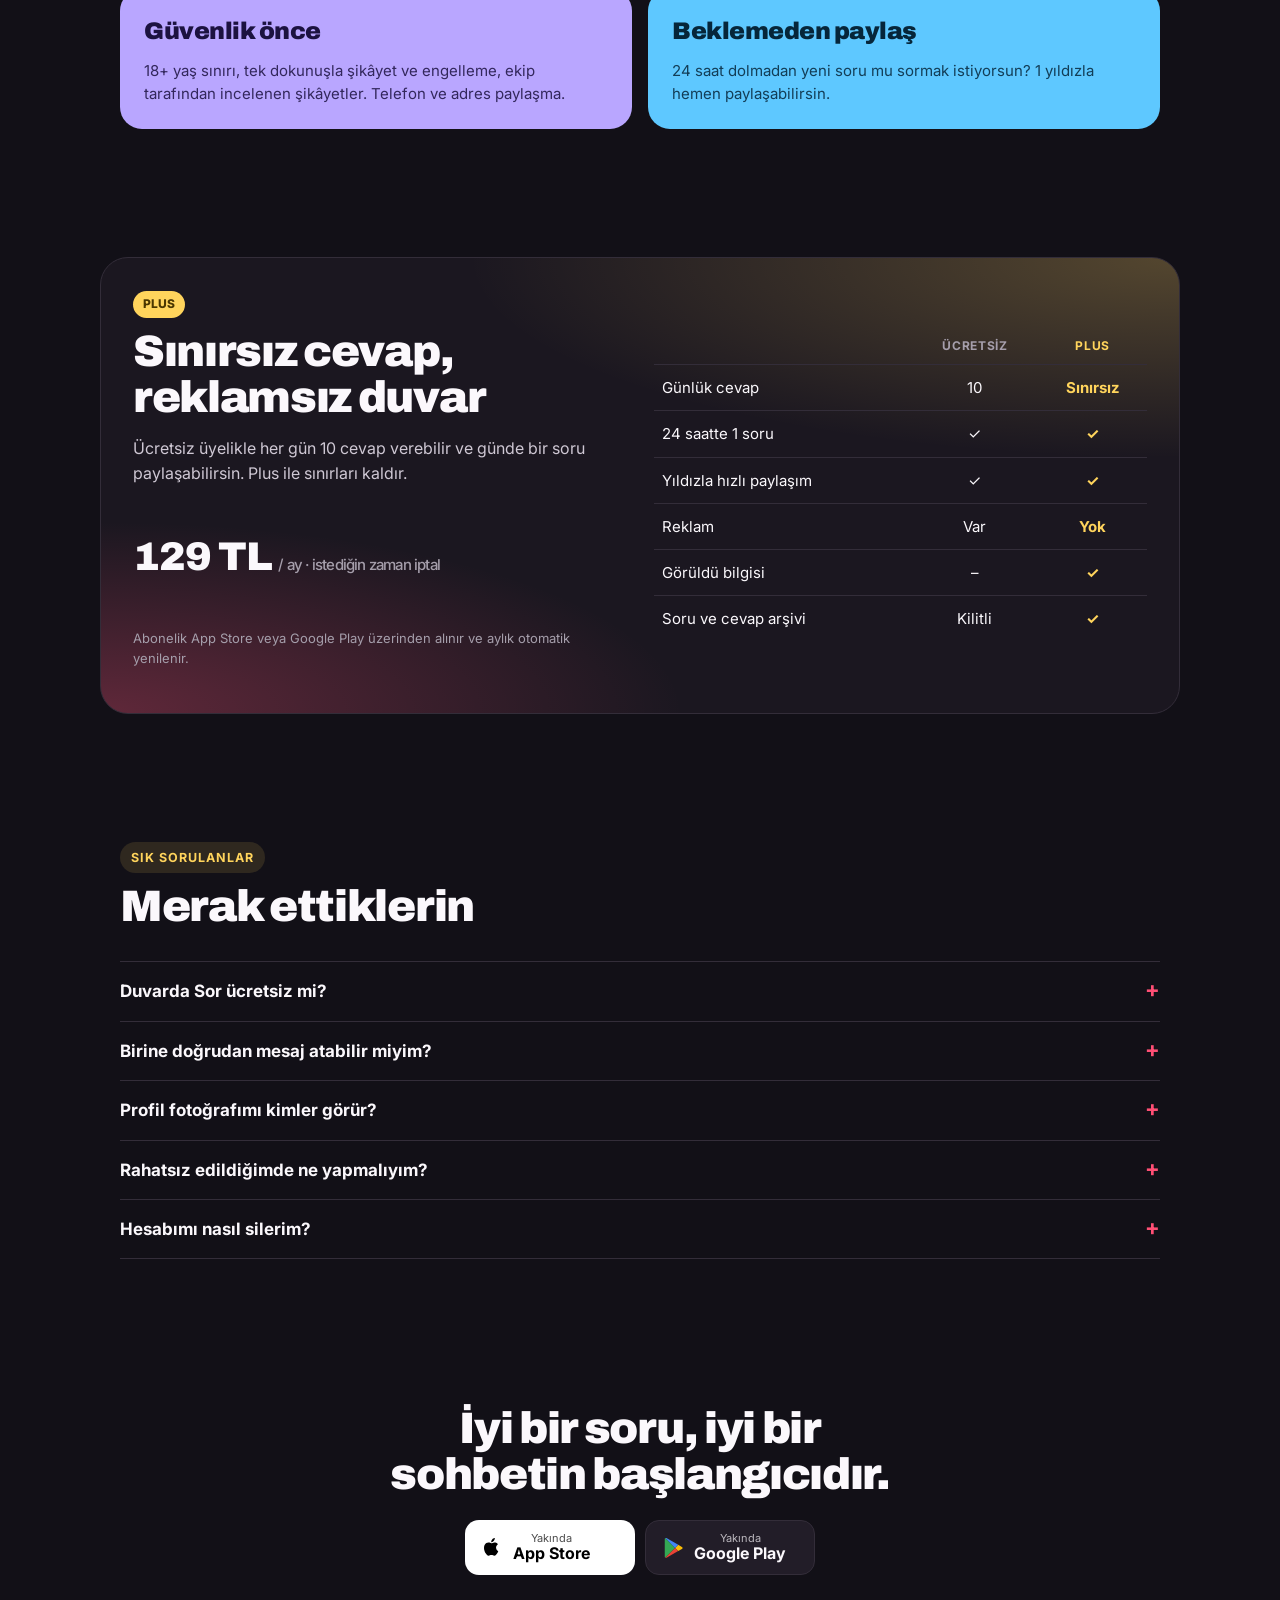
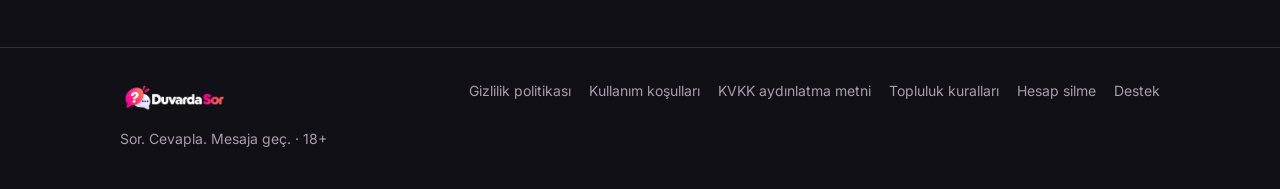
==== commit a44998fd: "Add files via upload" ====
--- a/index.html
+++ b/index.html
@@ -23,7 +23,7 @@
 
 <div class="wrap hero">
   <div>
-    <h1 style="margin-top:0">Sor. Cevapla. <em>Mesaja geç.</em></h1>
+    <h1 style="margin-top:0">Sorular duvarda, <em>muhabbet</em> mesajda.</h1>
     <p class="lead">Duvara bir soru bırak, merak edenler cevaplasın. Beğendiğin cevaba karşılık verdiğinde sohbet açılır. Takip yok, beğeni yarışı yok; sadece iyi sorular ve gerçek muhabbet.</p>
     <div class="cta-row" id="indir">
       <a class="store" href="#indir" aria-label="App Store'da yakında"><svg width="22" height="22" viewBox="0 0 24 24" fill="currentColor" aria-hidden="true"><path d="M16.4 12.6c0-2.4 2-3.6 2.1-3.7-1.1-1.7-2.9-1.9-3.5-1.9-1.5-.2-2.9.9-3.7.9-.8 0-1.9-.9-3.2-.8-1.6 0-3.1 1-4 2.4-1.7 3-.4 7.3 1.2 9.7.8 1.2 1.8 2.5 3 2.4 1.2 0 1.7-.8 3.1-.8 1.5 0 1.9.8 3.2.8 1.3 0 2.1-1.2 2.9-2.4.9-1.3 1.3-2.6 1.3-2.7-.1 0-2.4-.9-2.4-3.9zM14 5.3c.7-.8 1.1-1.9 1-3-1 0-2.1.7-2.8 1.5-.6.7-1.2 1.8-1 2.9 1.1.1 2.1-.6 2.8-1.4z"/></svg><span><small>Yakında</small><b>App Store</b></span></a>
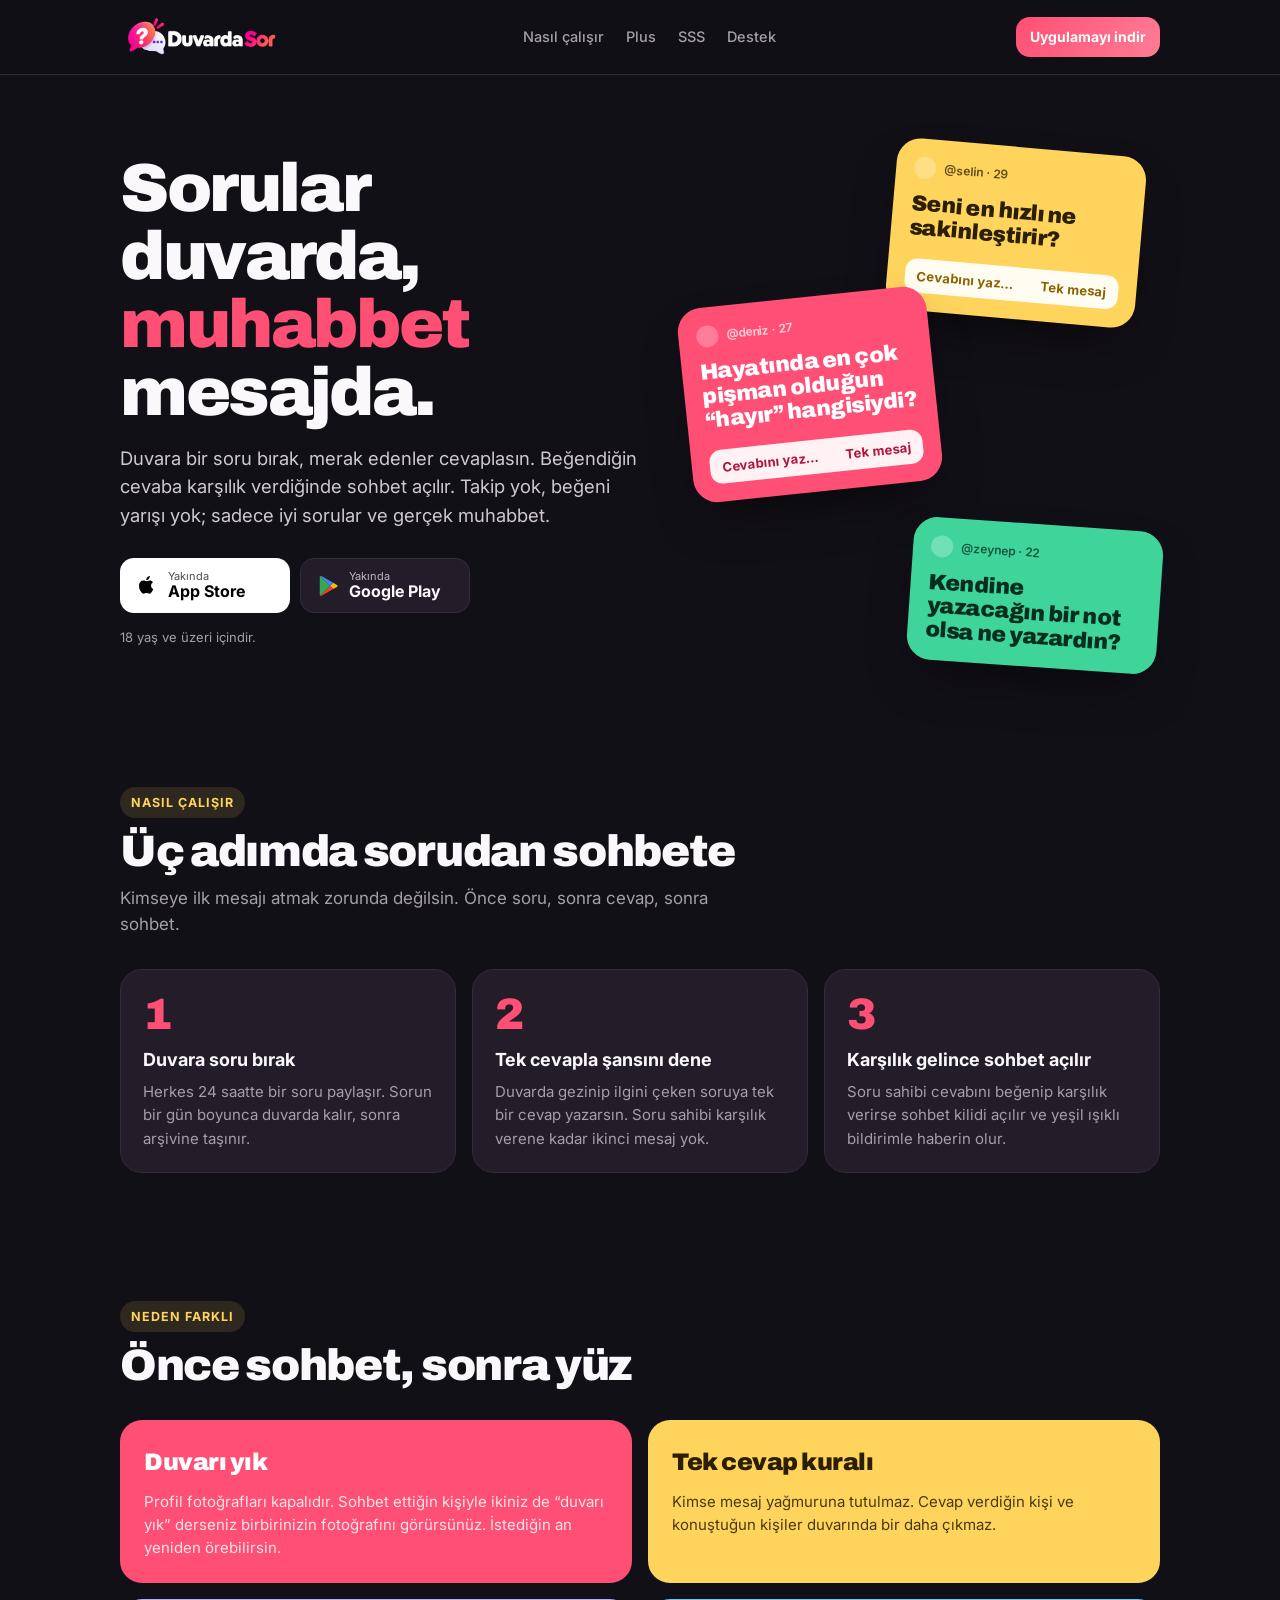
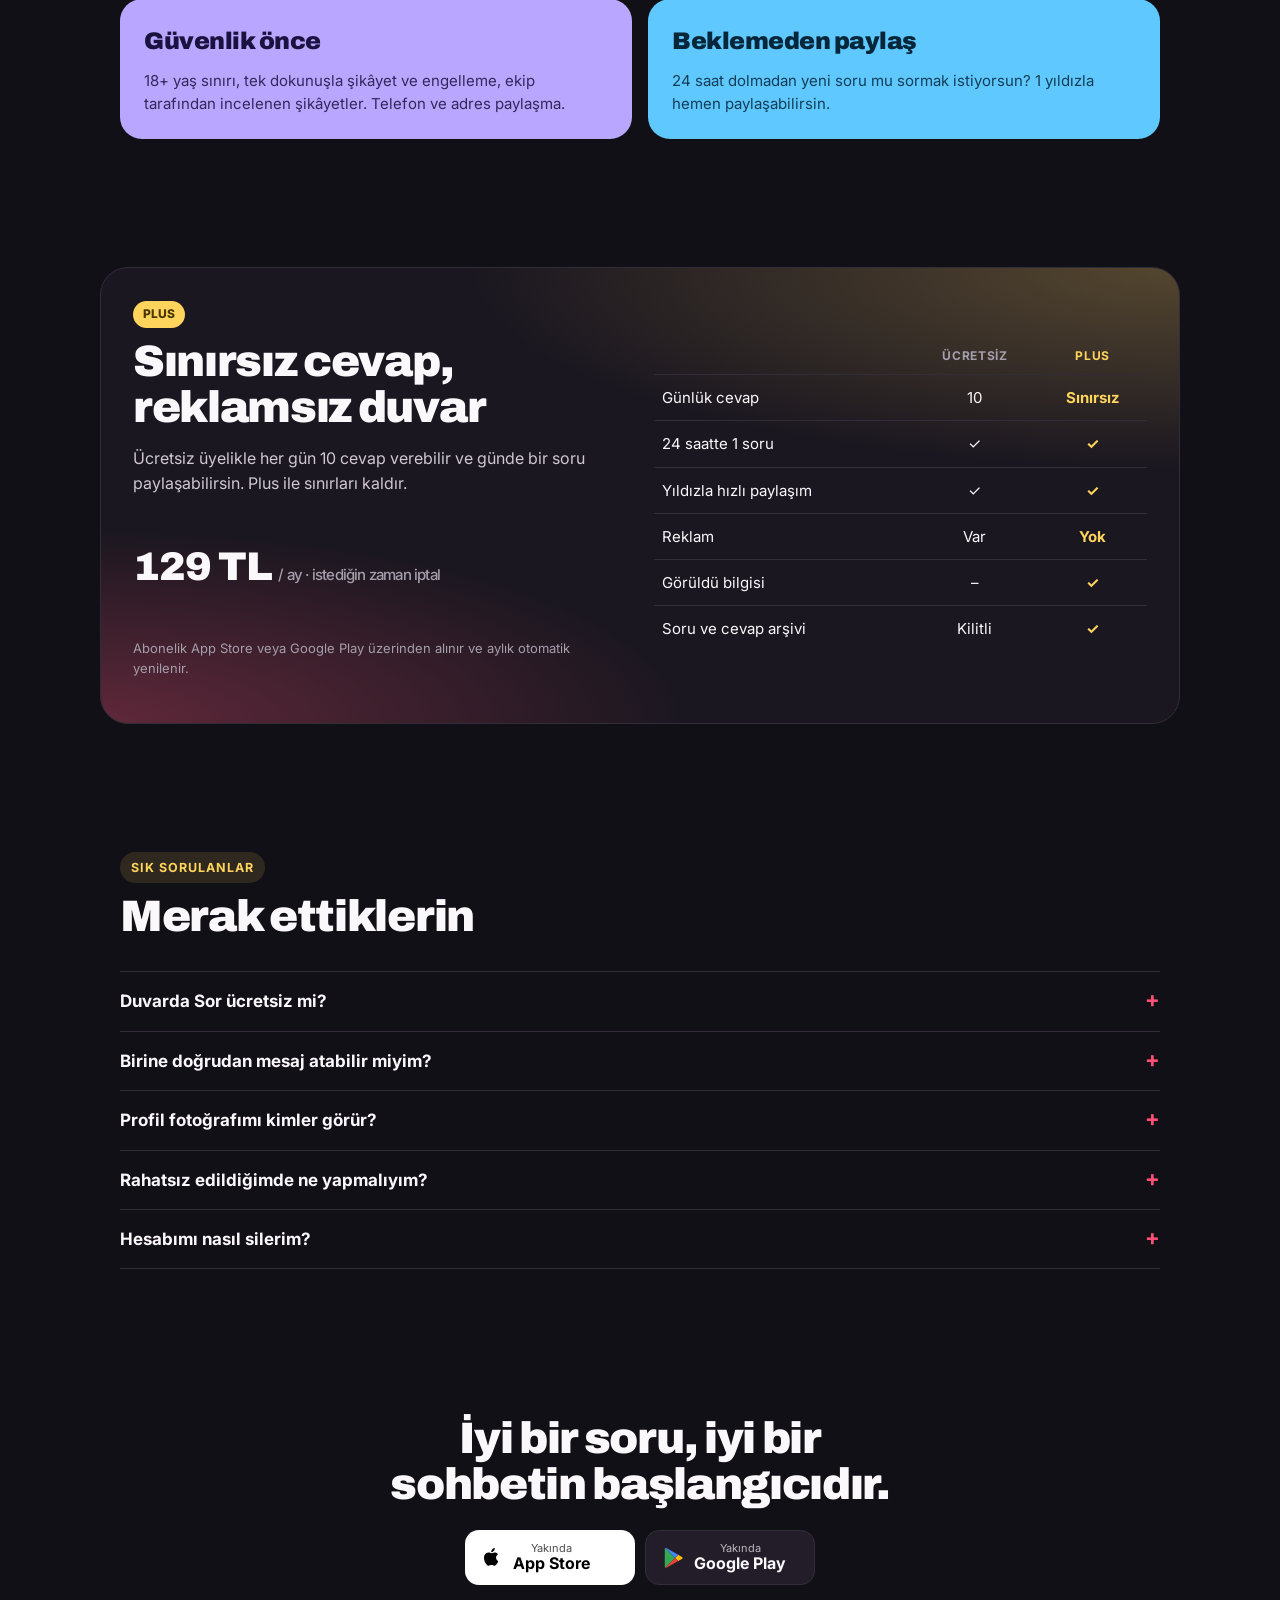
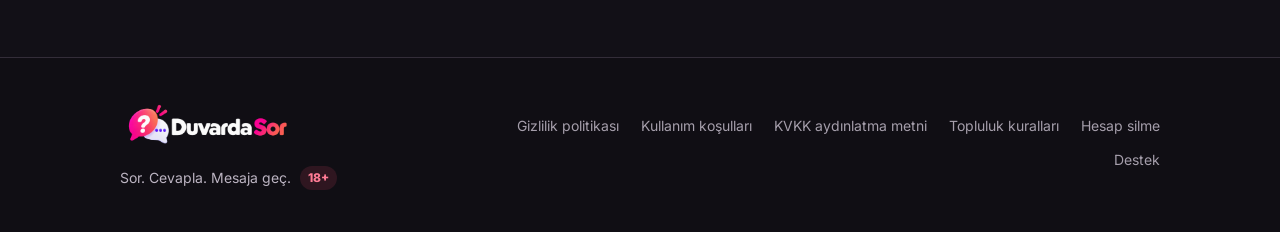
==== commit 6f8d9d3f: "Add files via upload" ====
--- a/index.html
+++ b/index.html
@@ -93,8 +93,8 @@
 
 </main>
 <footer><div class="wrap">
-  <div><a class="logo" href="index.html" aria-label="Duvarda Sor"><img src="duvardasor-logo.png" alt="Duvarda Sor"></a><p style="margin:6px 0 0">Sor. Cevapla. Mesaja geç. · 18+</p></div>
-  <ul>
+  <div class="footer-brand"><a class="logo" href="index.html" aria-label="Duvarda Sor"><img src="duvardasor-logo.png" alt="Duvarda Sor"></a><p>Sor. Cevapla. Mesaja geç. <span class="age-badge">18+</span></p></div>
+  <ul class="footer-links">
     <li><a href="gizlilik.html">Gizlilik politikası</a></li>
     <li><a href="kosullar.html">Kullanım koşulları</a></li>
     <li><a href="kvkk.html">KVKK aydınlatma metni</a></li>
--- a/style.css
+++ b/style.css
@@ -17,11 +17,10 @@
 
 /* Üst menü */
 .nav{position:sticky;top:0;z-index:10;background:rgba(18,16,23,.86);backdrop-filter:blur(10px);border-bottom:1px solid var(--line)}
-.nav .wrap{display:flex;align-items:center;justify-content:space-between;gap:16px;height:64px}
+.nav .wrap{display:flex;align-items:center;justify-content:space-between;gap:18px;height:74px}
 .logo{display:inline-flex;align-items:center;text-decoration:none;line-height:1}
-.logo img{display:block;height:42px;width:auto;max-width:230px}
-footer .logo img{height:36px}
-@media (max-width:560px){.logo img{height:33px;max-width:180px}}
+.logo img{display:block;height:54px;width:auto;max-width:280px;object-fit:contain}
+@media (max-width:560px){.nav .wrap{height:68px}.logo img{height:42px;max-width:220px}footer .logo img{height:34px}}
 .nav ul{display:flex;gap:22px;list-style:none;margin:0;padding:0;font-size:14.5px}
 .nav ul a{color:var(--muted);text-decoration:none;font-weight:500}
 .nav ul a:hover{color:var(--ink)}
@@ -91,10 +90,15 @@
 .final h2{margin-inline:auto;max-width:14em}
 
 /* Alt bilgi */
-footer{border-top:1px solid var(--line);padding-block:32px 40px;color:var(--muted);font-size:14px}
-footer .wrap{display:flex;justify-content:space-between;gap:24px;flex-wrap:wrap}
-footer ul{list-style:none;margin:0;padding:0;display:flex;gap:18px;flex-wrap:wrap}
+footer{border-top:1px solid var(--line);padding-block:38px 42px;color:var(--muted);font-size:14px;background:#100e14}
+footer .wrap{display:flex;justify-content:space-between;align-items:center;gap:40px;flex-wrap:wrap}
+.footer-brand{display:flex;flex-direction:column;align-items:flex-start;gap:12px;min-width:220px}
+footer .footer-brand .logo img{height:58px;width:auto;max-width:260px;object-fit:contain}
+.footer-brand p{margin:0;color:#bcb4c2;font-size:14px;display:flex;align-items:center;gap:9px}
+.age-badge{display:inline-flex;align-items:center;justify-content:center;padding:3px 8px;border-radius:999px;background:rgba(255,79,117,.13);color:var(--pink2);font-size:12px;font-weight:800}
+.footer-links{list-style:none;margin:0;padding:0;display:flex;justify-content:flex-end;gap:12px 22px;flex-wrap:wrap;max-width:700px}
 footer a{color:var(--muted);text-decoration:none}
+.footer-links a{font-size:14px;white-space:nowrap}
 footer a:hover{color:var(--ink)}
 
 /* Yasal sayfalar */
@@ -120,3 +124,10 @@
 }
 @media (max-width:560px){ .feats{grid-template-columns:1fr} .plus{padding:22px} .poster{width:180px;font-size:17px} }
 @media (prefers-reduced-motion:reduce){html{scroll-behavior:auto}}
+
+@media (max-width:720px){
+  footer .wrap{align-items:flex-start;gap:26px}
+  .footer-brand{width:100%}
+  footer .footer-brand .logo img{height:52px;max-width:230px}
+  .footer-links{justify-content:flex-start;gap:10px 18px}
+}
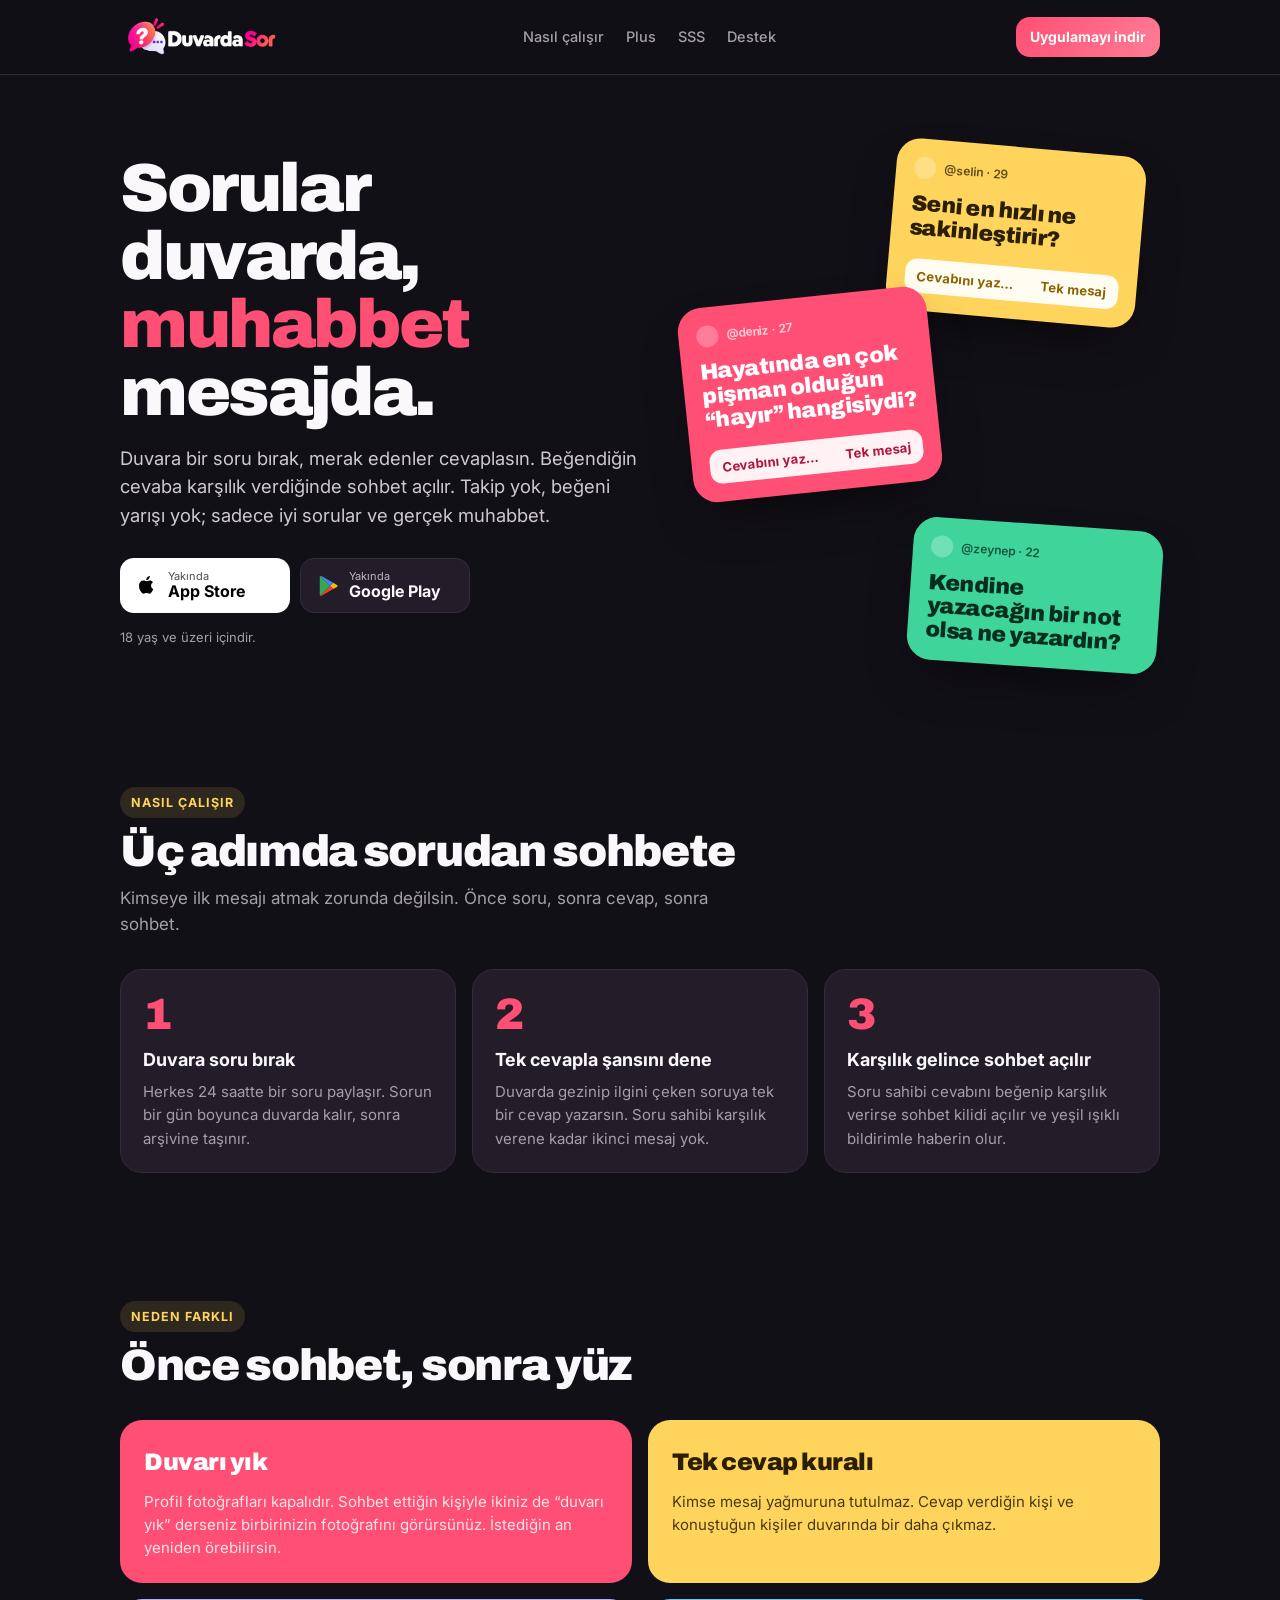
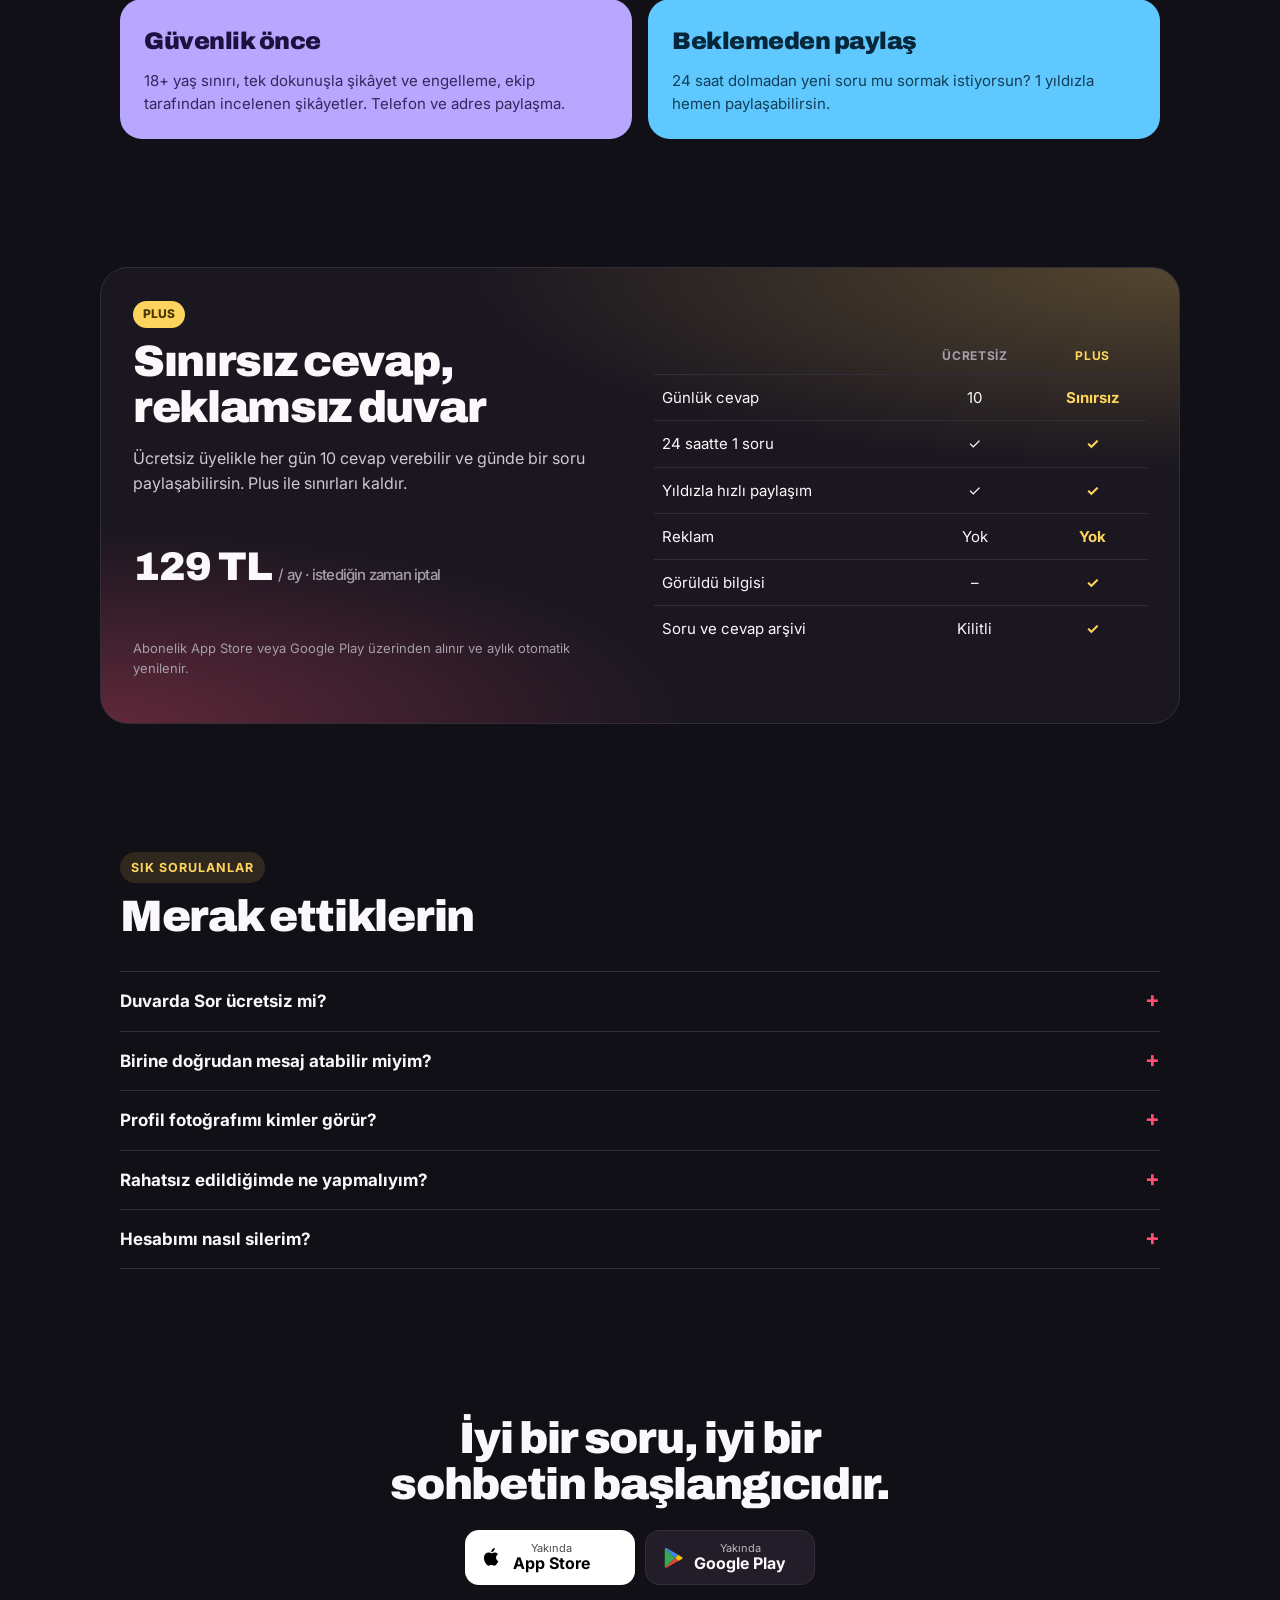
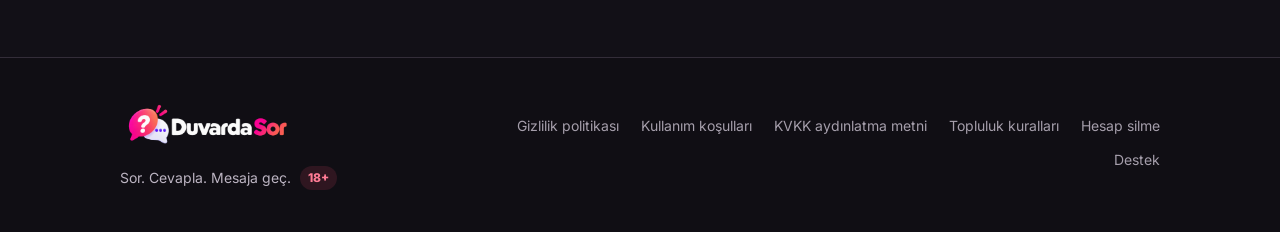
==== commit e06dcb20: "Duvarda Sor destek ve hesap silme iletişimini güncelle" ====
--- a/index.html
+++ b/index.html
@@ -66,7 +66,7 @@
     <tr><td>Günlük cevap</td><td>10</td><td class="p">Sınırsız</td></tr>
     <tr><td>24 saatte 1 soru</td><td>✓</td><td class="p">✓</td></tr>
     <tr><td>Yıldızla hızlı paylaşım</td><td>✓</td><td class="p">✓</td></tr>
-    <tr><td>Reklam</td><td>Var</td><td class="p">Yok</td></tr>
+    <tr><td>Reklam</td><td>Yok</td><td class="p">Yok</td></tr>
     <tr><td>Görüldü bilgisi</td><td>–</td><td class="p">✓</td></tr>
     <tr><td>Soru ve cevap arşivi</td><td>Kilitli</td><td class="p">✓</td></tr>
   </tbody></table></div>
@@ -105,3 +105,4 @@
 </div></footer>
 </body>
 </html>
+
